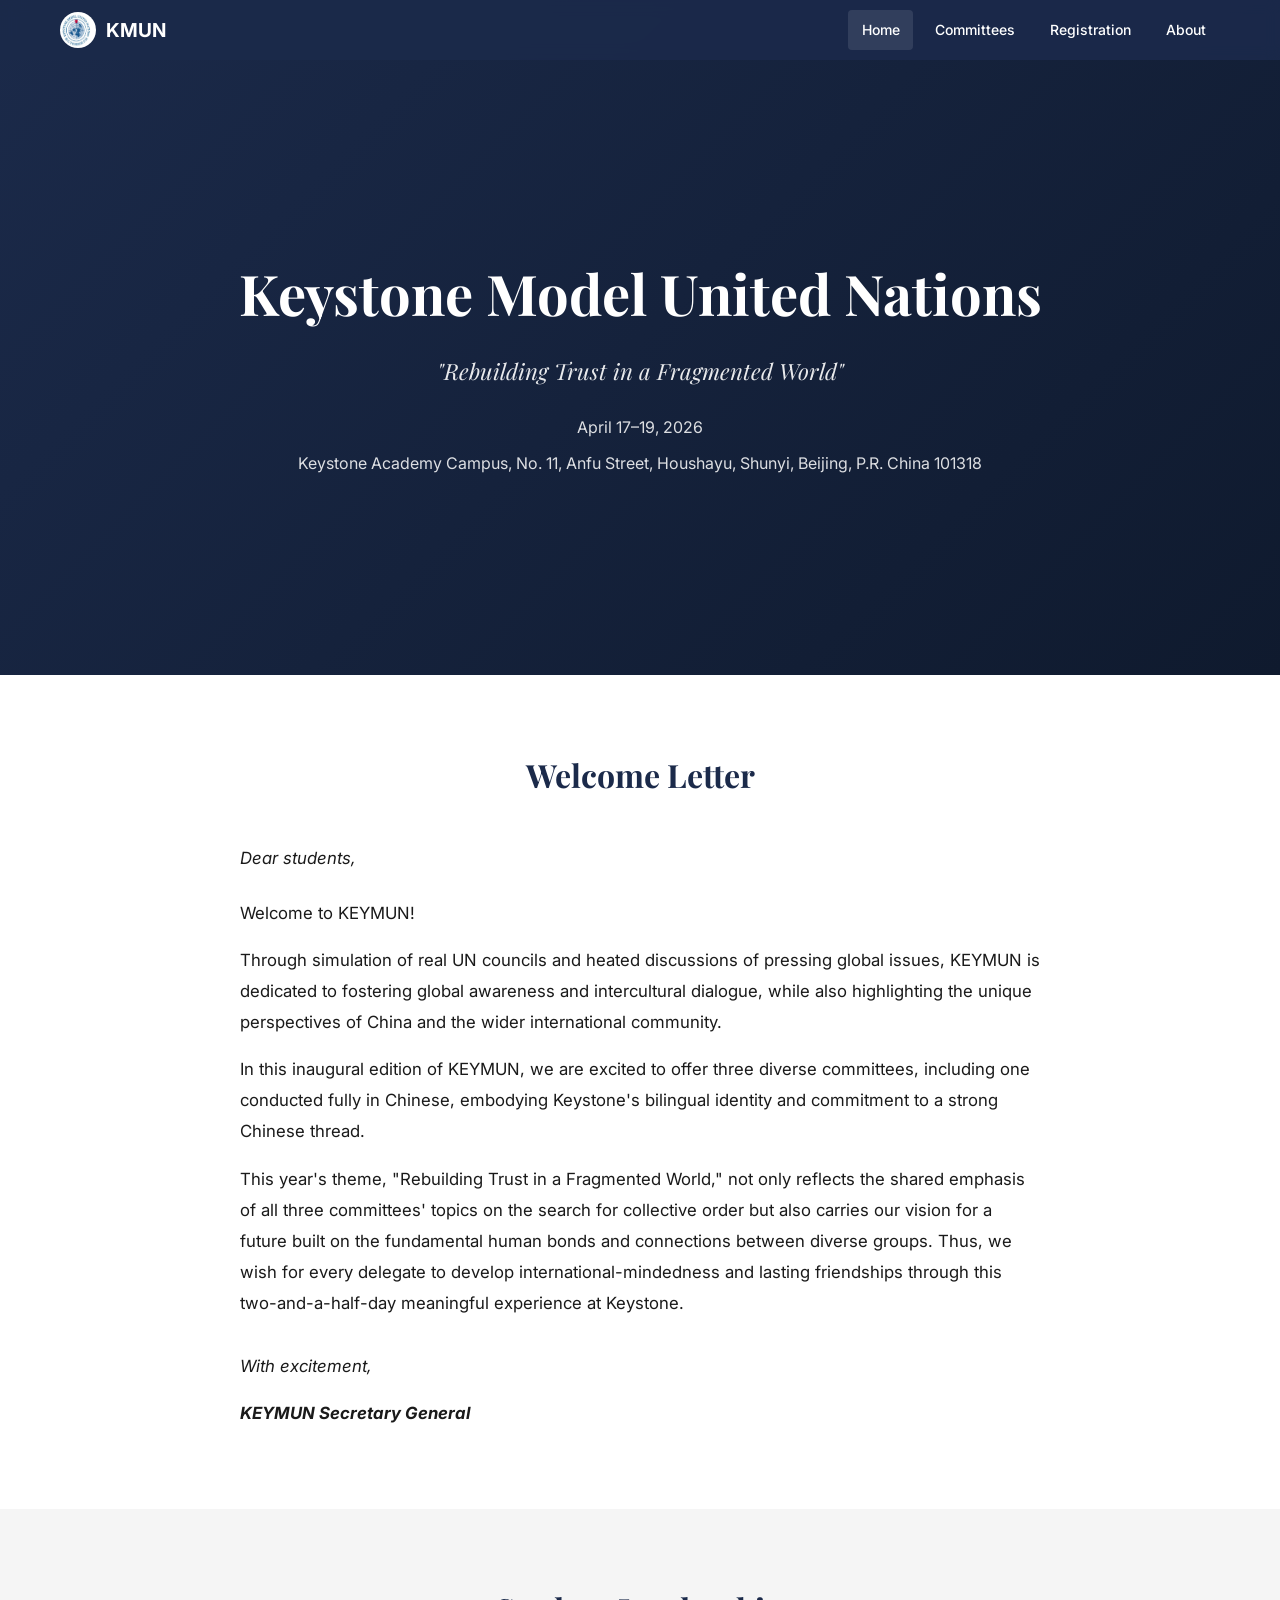
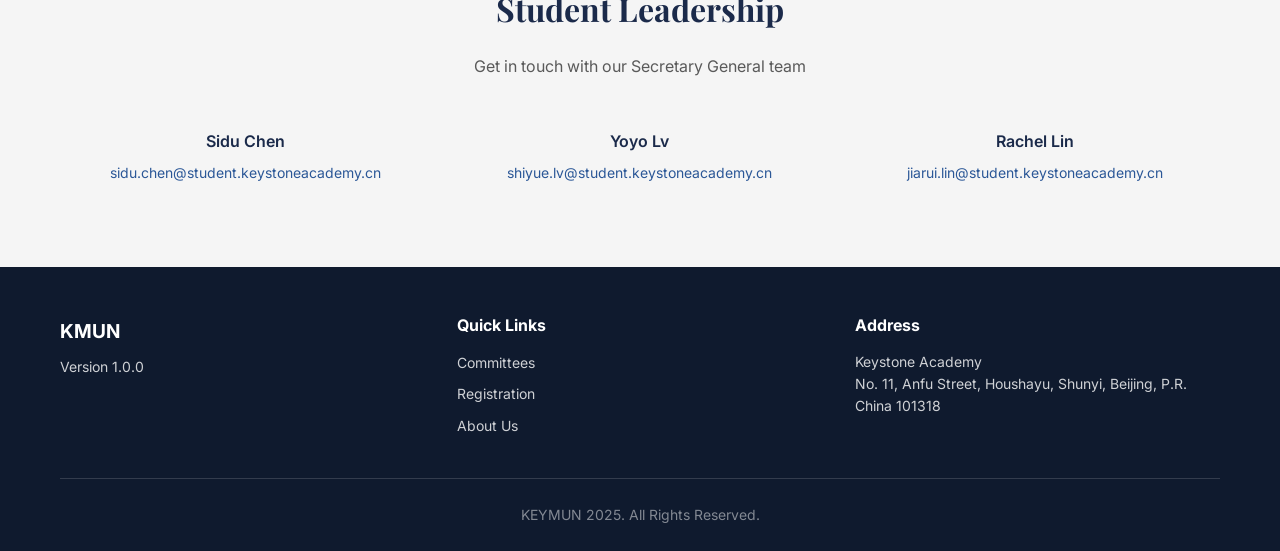
==== index.html @ 8ac54ffb "feat: build KEYMUN official website with all pages and assets Complete static website for Keystone M" ====
<!DOCTYPE html>
<html lang="en">
<head>
  <meta charset="UTF-8">
  <meta name="viewport" content="width=device-width, initial-scale=1.0">
  <meta name="description" content="Keystone Model United Nations (KEYMUN) 2026 — Rebuilding Trust in a Fragmented World. April 17-19, Keystone Academy, Beijing.">
  <title>KEYMUN | Keystone Model United Nations</title>
  <link rel="icon" href="assets/images/keymun_logo.png">
  <link rel="preconnect" href="https://fonts.googleapis.com">
  <link rel="preconnect" href="https://fonts.gstatic.com" crossorigin>
  <link href="https://fonts.googleapis.com/css2?family=Inter:wght@400;500;600;700&family=Playfair+Display:wght@700&display=swap" rel="stylesheet">
  <link rel="stylesheet" href="css/variables.css">
  <link rel="stylesheet" href="css/reset.css">
  <link rel="stylesheet" href="css/base.css">
  <link rel="stylesheet" href="css/layout.css">
  <link rel="stylesheet" href="css/components.css">
  <link rel="stylesheet" href="css/responsive.css">
</head>
<body>

  <!-- Navbar -->
  <header class="nav">
    <div class="container nav__inner">
      <a href="index.html" class="nav__logo">
        <img src="assets/images/keymun_logo.png" alt="KEYMUN Logo">
        KMUN
      </a>
      <button class="nav__toggle" id="navToggle" aria-label="Toggle navigation">
        <span></span><span></span><span></span>
      </button>
      <nav class="nav__links" id="navLinks">
        <a href="index.html" class="active">Home</a>
        <a href="committees.html">Committees</a>
        <a href="registration.html">Registration</a>
        <a href="about.html">About</a>
      </nav>
    </div>
  </header>

  <!-- Hero -->
  <section class="hero">
    <div class="container">
      <h1>Keystone Model United Nations</h1>
      <p class="hero__theme">"Rebuilding Trust in a Fragmented World"</p>
      <p class="hero__info">April 17–19, 2026</p>
      <p class="hero__info">Keystone Academy Campus, No. 11, Anfu Street, Houshayu, Shunyi, Beijing, P.R. China 101318</p>
    </div>
  </section>

  <!-- Welcome Letter -->
  <section class="section">
    <div class="container">
      <div class="section__header">
        <h2>Welcome Letter</h2>
      </div>
      <div class="letter">
        <p class="letter__salutation">Dear students,</p>
        <p>Welcome to KEYMUN!</p>
        <p>Through simulation of real UN councils and heated discussions of pressing global issues, KEYMUN is dedicated to fostering global awareness and intercultural dialogue, while also highlighting the unique perspectives of China and the wider international community.</p>
        <p>In this inaugural edition of KEYMUN, we are excited to offer three diverse committees, including one conducted fully in Chinese, embodying Keystone's bilingual identity and commitment to a strong Chinese thread.</p>
        <p>This year's theme, "Rebuilding Trust in a Fragmented World," not only reflects the shared emphasis of all three committees' topics on the search for collective order but also carries our vision for a future built on the fundamental human bonds and connections between diverse groups. Thus, we wish for every delegate to develop international-mindedness and lasting friendships through this two-and-a-half-day meaningful experience at Keystone.</p>
        <div class="letter__closing">
          <p>With excitement,</p>
          <p><strong>KEYMUN Secretary General</strong></p>
        </div>
      </div>
    </div>
  </section>

  <!-- Contact -->
  <section class="section section--gray">
    <div class="container">
      <div class="section__header">
        <h2>Student Leadership</h2>
        <p>Get in touch with our Secretary General team</p>
      </div>
      <div class="contact-list">
        <div class="contact-item">
          <p class="contact-item__name">Sidu Chen</p>
          <p class="contact-item__email"><a href="mailto:sidu.chen@student.keystoneacademy.cn">sidu.chen@student.keystoneacademy.cn</a></p>
        </div>
        <div class="contact-item">
          <p class="contact-item__name">Yoyo Lv</p>
          <p class="contact-item__email"><a href="mailto:shiyue.lv@student.keystoneacademy.cn">shiyue.lv@student.keystoneacademy.cn</a></p>
        </div>
        <div class="contact-item">
          <p class="contact-item__name">Rachel Lin</p>
          <p class="contact-item__email"><a href="mailto:jiarui.lin@student.keystoneacademy.cn">jiarui.lin@student.keystoneacademy.cn</a></p>
        </div>
      </div>
    </div>
  </section>

  <!-- Footer -->
  <footer class="footer">
    <div class="container">
      <div class="footer__inner">
        <div class="footer__brand">
          <p class="footer__logo">KMUN</p>
          <p>Version 1.0.0</p>
        </div>
        <div class="footer__links">
          <h4>Quick Links</h4>
          <a href="committees.html">Committees</a>
          <a href="registration.html">Registration</a>
          <a href="about.html">About Us</a>
        </div>
        <div class="footer__address">
          <h4>Address</h4>
          <p>Keystone Academy<br>No. 11, Anfu Street, Houshayu, Shunyi, Beijing, P.R. China 101318</p>
        </div>
      </div>
      <div class="footer__bottom">
        <p>KEYMUN 2025. All Rights Reserved.</p>
      </div>
    </div>
  </footer>

  <script src="js/main.js"></script>
</body>
</html>
---- css/variables.css ----
:root {
  /* Colors */
  --color-primary: #1B2A4A;
  --color-primary-light: #2B5797;
  --color-primary-dark: #0F1A2E;
  --color-accent: #9B2335;
  --color-white: #FFFFFF;
  --color-off-white: #F5F5F5;
  --color-gray-100: #EDEDED;
  --color-gray-300: #BCBCBC;
  --color-gray-600: #5A5A5A;
  --color-text: #1A1A1A;
  --color-text-light: #5A5A5A;

  /* Typography */
  --font-heading: 'Playfair Display', Georgia, 'Times New Roman', serif;
  --font-body: 'Inter', -apple-system, BlinkMacSystemFont, 'Segoe UI', sans-serif;

  --fs-hero: clamp(2.2rem, 5vw, 3.5rem);
  --fs-h1: clamp(1.8rem, 3.5vw, 2.75rem);
  --fs-h2: clamp(1.5rem, 2.5vw, 2rem);
  --fs-h3: clamp(1.15rem, 2vw, 1.35rem);
  --fs-body: 1rem;
  --fs-small: 0.875rem;

  --lh-body: 1.7;
  --lh-heading: 1.25;

  /* Spacing */
  --space-xs: 0.5rem;
  --space-sm: 1rem;
  --space-md: 1.5rem;
  --space-lg: 2rem;
  --space-xl: 3rem;
  --space-2xl: 5rem;

  /* Layout */
  --container-max: 1200px;
  --container-padding: 1.25rem;

  /* Misc */
  --radius-sm: 4px;
  --radius-md: 8px;
  --shadow-sm: 0 1px 3px rgba(0, 0, 0, 0.08);
  --shadow-md: 0 4px 16px rgba(0, 0, 0, 0.1);
  --shadow-lg: 0 8px 30px rgba(0, 0, 0, 0.12);
  --transition: 0.25s ease;
}
---- css/base.css ----
body {
  font-family: var(--font-body);
  font-size: var(--fs-body);
  line-height: var(--lh-body);
  color: var(--color-text);
  background-color: var(--color-white);
}

h1, h2, h3, h4 {
  font-family: var(--font-heading);
  line-height: var(--lh-heading);
  color: var(--color-primary);
}

h1 { font-size: var(--fs-h1); }
h2 { font-size: var(--fs-h2); margin-bottom: var(--space-md); }
h3 { font-size: var(--fs-h3); margin-bottom: var(--space-sm); }

p {
  margin-bottom: var(--space-sm);
}

p:last-child {
  margin-bottom: 0;
}

a:hover {
  opacity: 0.85;
}

.container {
  width: 100%;
  max-width: var(--container-max);
  margin: 0 auto;
  padding: 0 var(--container-padding);
}
---- css/layout.css ----
.section {
  padding: var(--space-2xl) 0;
}

.section--dark {
  background-color: var(--color-primary);
  color: var(--color-white);
}

.section--dark h2,
.section--dark h3 {
  color: var(--color-white);
}

.section--gray {
  background-color: var(--color-off-white);
}

.section__header {
  text-align: center;
  margin-bottom: var(--space-xl);
}

.section__header p {
  color: var(--color-text-light);
  max-width: 700px;
  margin: var(--space-sm) auto 0;
}

.grid {
  display: grid;
  gap: var(--space-lg);
}

.grid--2col {
  grid-template-columns: 1fr;
}

.grid--3col {
  grid-template-columns: 1fr;
}

/* Hero */
.hero {
  background: linear-gradient(135deg, var(--color-primary) 0%, var(--color-primary-dark) 100%);
  color: var(--color-white);
  text-align: center;
  padding: calc(var(--space-2xl) + 60px) 0 var(--space-2xl);
  min-height: 70vh;
  display: flex;
  align-items: center;
}

.hero h1 {
  font-size: var(--fs-hero);
  color: var(--color-white);
  margin-bottom: var(--space-md);
}

.hero__theme {
  font-size: clamp(1.1rem, 2vw, 1.4rem);
  font-style: italic;
  opacity: 0.9;
  margin-bottom: var(--space-md);
  font-family: var(--font-heading);
}

.hero__info {
  font-size: var(--fs-body);
  opacity: 0.85;
  margin-bottom: var(--space-xs);
}

/* Page Header (for inner pages) */
.page-header {
  background: linear-gradient(135deg, var(--color-primary) 0%, var(--color-primary-dark) 100%);
  color: var(--color-white);
  padding: calc(var(--space-xl) + 60px) 0 var(--space-xl);
}

.page-header h1 {
  color: var(--color-white);
  margin-bottom: var(--space-xs);
}

.page-header p {
  opacity: 0.85;
}
---- css/components.css ----
/* ===== NAVBAR ===== */
.nav {
  position: fixed;
  top: 0;
  left: 0;
  width: 100%;
  z-index: 1000;
  background: rgba(27, 42, 74, 0.95);
  backdrop-filter: blur(8px);
  transition: background var(--transition);
}

.nav__inner {
  display: flex;
  align-items: center;
  justify-content: space-between;
  height: 60px;
}

.nav__logo {
  display: flex;
  align-items: center;
  gap: 0.6rem;
  font-weight: 700;
  font-size: 1.2rem;
  color: var(--color-white);
}

.nav__logo img {
  height: 36px;
  width: 36px;
  border-radius: 50%;
}

.nav__links {
  display: none;
  flex-direction: column;
  position: absolute;
  top: 60px;
  left: 0;
  width: 100%;
  background: var(--color-primary);
  padding: var(--space-sm) 0;
}

.nav__links.open {
  display: flex;
}

.nav__links a {
  color: var(--color-white);
  padding: var(--space-sm) var(--container-padding);
  font-size: var(--fs-small);
  font-weight: 500;
  transition: background var(--transition);
}

.nav__links a:hover,
.nav__links a.active {
  background: rgba(255, 255, 255, 0.1);
}

.nav__toggle {
  display: flex;
  flex-direction: column;
  gap: 5px;
  padding: 4px;
}

.nav__toggle span {
  display: block;
  width: 22px;
  height: 2px;
  background: var(--color-white);
  border-radius: 2px;
  transition: var(--transition);
}

/* ===== BUTTONS ===== */
.btn {
  display: inline-block;
  padding: 0.7rem 1.8rem;
  border-radius: var(--radius-sm);
  font-weight: 600;
  font-size: var(--fs-small);
  transition: all var(--transition);
  cursor: pointer;
  text-align: center;
}

.btn--primary {
  background: var(--color-primary-light);
  color: var(--color-white);
}

.btn--primary:hover {
  background: var(--color-primary);
  opacity: 1;
}

.btn--outline {
  background: transparent;
  color: var(--color-primary);
  border: 1.5px solid var(--color-gray-300);
}

.btn--outline:hover {
  border-color: var(--color-primary);
  opacity: 1;
}

.btn--accent {
  background: var(--color-accent);
  color: var(--color-white);
}

.btn--accent:hover {
  opacity: 0.9;
}

/* ===== CARDS ===== */
.card {
  background: var(--color-white);
  border-radius: var(--radius-md);
  box-shadow: var(--shadow-md);
  padding: var(--space-lg);
  transition: transform var(--transition), box-shadow var(--transition);
}

.card:hover {
  transform: translateY(-2px);
  box-shadow: var(--shadow-lg);
}

.card__tag {
  display: inline-block;
  padding: 0.25rem 0.75rem;
  background: var(--color-off-white);
  border-radius: 999px;
  font-size: 0.8rem;
  color: var(--color-text-light);
  margin-bottom: var(--space-sm);
}

.card h3 {
  color: var(--color-primary);
}

.card p {
  color: var(--color-text-light);
  font-size: var(--fs-small);
}

.card__actions {
  display: flex;
  gap: var(--space-sm);
  margin-top: var(--space-md);
  flex-wrap: wrap;
}

/* ===== WELCOME LETTER ===== */
.letter {
  max-width: 800px;
  margin: 0 auto;
  font-size: 1.05rem;
  line-height: 1.85;
}

.letter__salutation {
  font-style: italic;
  margin-bottom: var(--space-md);
}

.letter__closing {
  margin-top: var(--space-lg);
  font-style: italic;
}

/* ===== CONTACT LIST ===== */
.contact-list {
  display: grid;
  grid-template-columns: 1fr;
  gap: var(--space-md);
  margin-top: var(--space-lg);
}

.contact-item {
  text-align: center;
}

.contact-item__name {
  font-weight: 600;
  color: var(--color-primary);
  margin-bottom: 0.25rem;
}

.contact-item__email a {
  color: var(--color-primary-light);
  font-size: var(--fs-small);
  word-break: break-all;
}

.contact-item__email a:hover {
  text-decoration: underline;
  opacity: 1;
}

/* ===== COMMITTEE DETAIL ===== */
.committee-info {
  display: grid;
  grid-template-columns: 1fr;
  gap: var(--space-sm);
  margin-bottom: var(--space-lg);
  padding: var(--space-md);
  background: var(--color-off-white);
  border-radius: var(--radius-md);
}

.committee-info dt {
  font-weight: 600;
  color: var(--color-primary);
  font-size: var(--fs-small);
  text-transform: uppercase;
  letter-spacing: 0.05em;
}

.committee-info dd {
  margin-bottom: var(--space-sm);
}

.committee-info dd:last-child {
  margin-bottom: 0;
}

.pdf-embed {
  width: 100%;
  height: 80vh;
  min-height: 500px;
  border: 1px solid var(--color-gray-100);
  border-radius: var(--radius-md);
}

.pdf-fallback {
  margin-top: var(--space-sm);
  font-size: var(--fs-small);
  color: var(--color-text-light);
}

.pdf-fallback a {
  color: var(--color-primary-light);
  font-weight: 600;
}

.pdf-fallback a:hover {
  text-decoration: underline;
  opacity: 1;
}

/* ===== FOOTER ===== */
.footer {
  background: var(--color-primary-dark);
  color: rgba(255, 255, 255, 0.8);
  padding: var(--space-xl) 0 var(--space-md);
}

.footer__inner {
  display: grid;
  grid-template-columns: 1fr;
  gap: var(--space-lg);
  padding-bottom: var(--space-lg);
  border-bottom: 1px solid rgba(255, 255, 255, 0.15);
}

.footer__brand {
  font-size: var(--fs-small);
}

.footer__logo {
  font-weight: 700;
  font-size: 1.2rem;
  color: var(--color-white);
  margin-bottom: var(--space-xs);
}

.footer h4 {
  color: var(--color-white);
  font-family: var(--font-body);
  font-size: var(--fs-body);
  margin-bottom: var(--space-sm);
}

.footer__links a {
  display: block;
  margin-bottom: var(--space-xs);
  font-size: var(--fs-small);
  transition: color var(--transition);
}

.footer__links a:hover {
  color: var(--color-white);
  opacity: 1;
}

.footer__address p {
  font-size: var(--fs-small);
  line-height: 1.6;
}

.footer__bottom {
  text-align: center;
  padding-top: var(--space-md);
  font-size: var(--fs-small);
  opacity: 0.6;
}

/* ===== TOAST ===== */
.toast {
  position: fixed;
  bottom: 2rem;
  left: 50%;
  transform: translateX(-50%) translateY(100px);
  background: var(--color-primary);
  color: var(--color-white);
  padding: 0.75rem 1.5rem;
  border-radius: var(--radius-md);
  font-size: var(--fs-small);
  opacity: 0;
  transition: all 0.3s ease;
  z-index: 9999;
  pointer-events: none;
}

.toast.show {
  opacity: 1;
  transform: translateX(-50%) translateY(0);
}
---- css/responsive.css ----
/* Tablet: 768px+ */
@media (min-width: 768px) {
  .nav__links {
    display: flex;
    flex-direction: row;
    position: static;
    width: auto;
    background: none;
    padding: 0;
    gap: var(--space-xs);
  }

  .nav__links a {
    padding: 0.5rem 0.85rem;
    border-radius: var(--radius-sm);
  }

  .nav__toggle {
    display: none;
  }

  .grid--2col {
    grid-template-columns: repeat(2, 1fr);
  }

  .grid--3col {
    grid-template-columns: repeat(2, 1fr);
  }

  .contact-list {
    grid-template-columns: repeat(3, 1fr);
  }

  .committee-info {
    grid-template-columns: repeat(2, 1fr);
  }

  .footer__inner {
    grid-template-columns: repeat(3, 1fr);
  }
}

/* Desktop: 1024px+ */
@media (min-width: 1024px) {
  .grid--3col {
    grid-template-columns: repeat(3, 1fr);
  }

  .section {
    padding: var(--space-2xl) 0;
  }

  .hero {
    min-height: 75vh;
  }
}
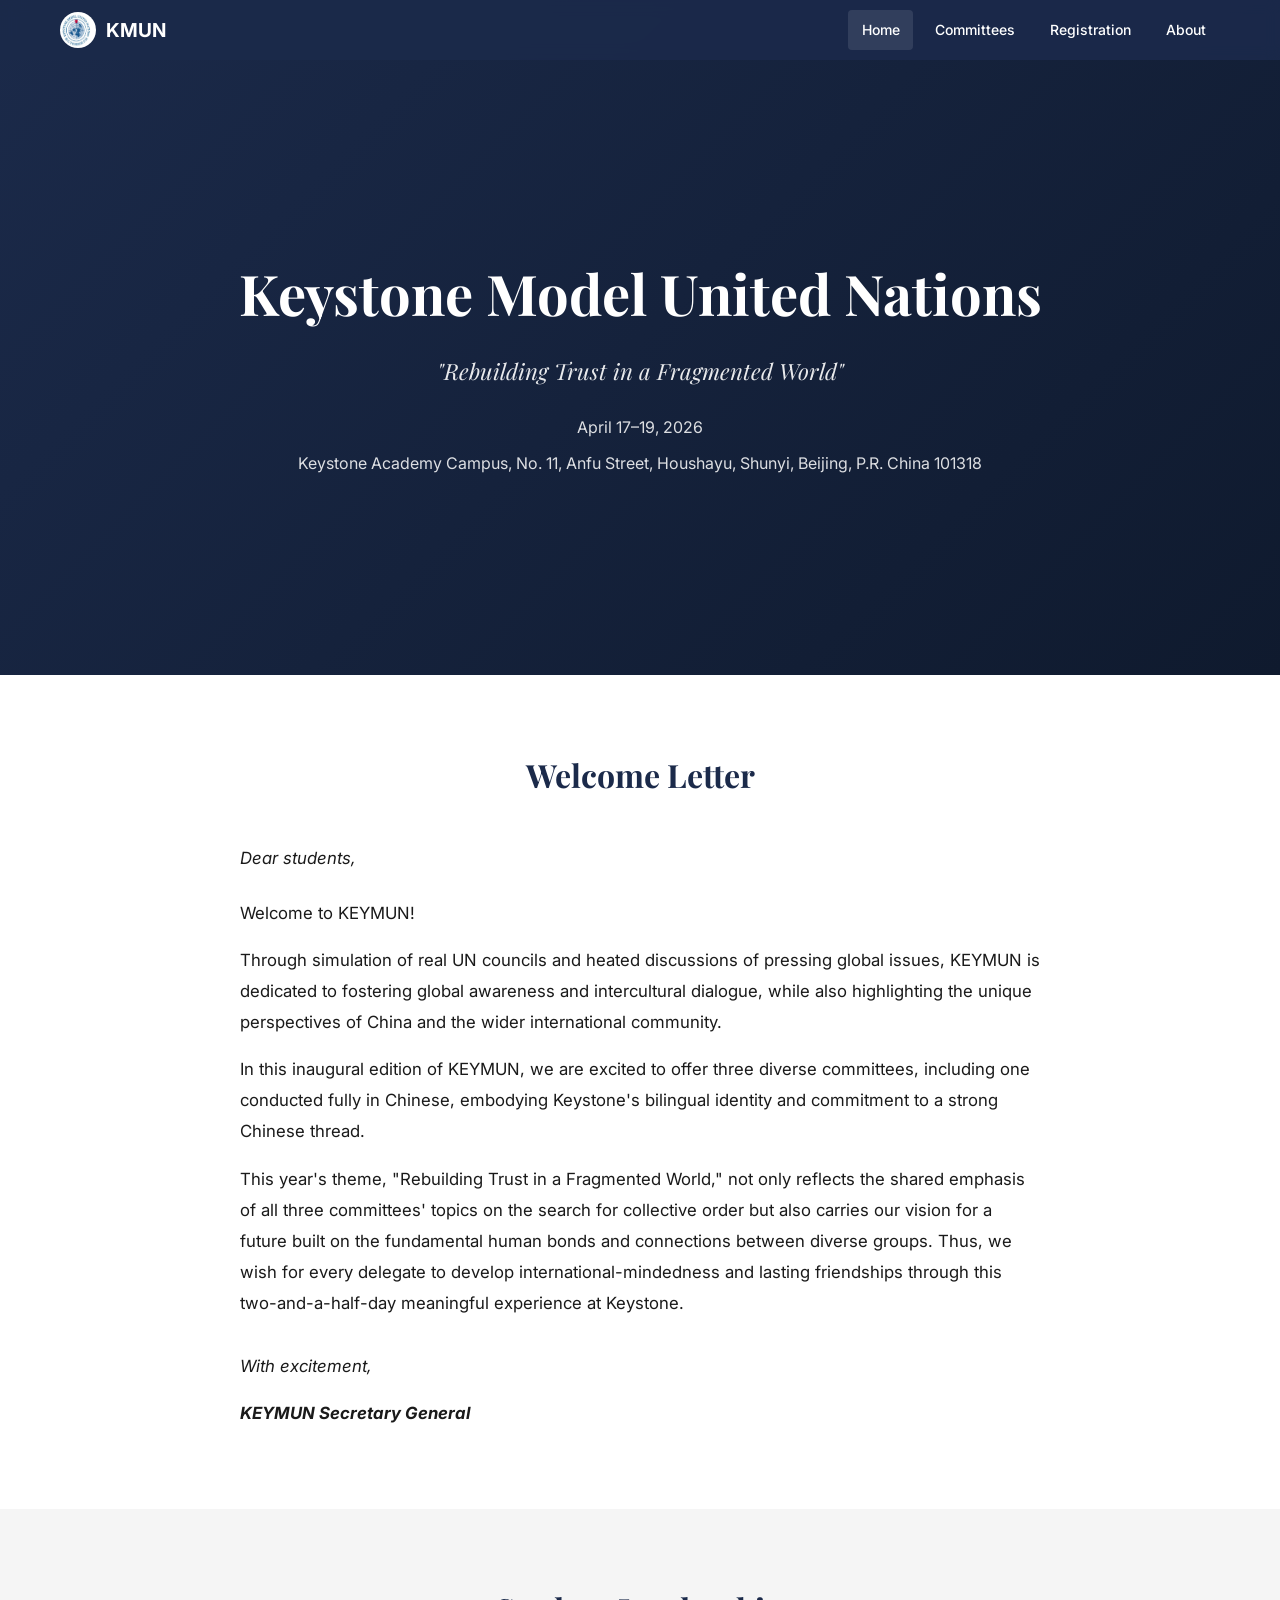
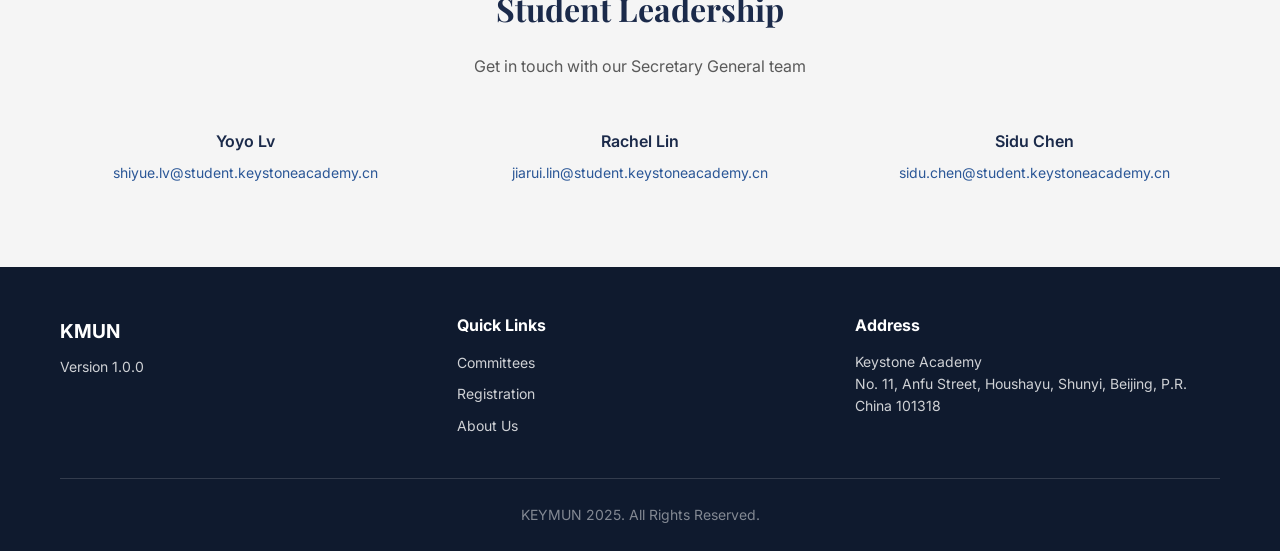
==== commit eb93485a: "update" ====
--- a/index.html
+++ b/index.html
@@ -76,16 +76,16 @@
       </div>
       <div class="contact-list">
         <div class="contact-item">
-          <p class="contact-item__name">Sidu Chen</p>
-          <p class="contact-item__email"><a href="mailto:sidu.chen@student.keystoneacademy.cn">sidu.chen@student.keystoneacademy.cn</a></p>
-        </div>
-        <div class="contact-item">
           <p class="contact-item__name">Yoyo Lv</p>
           <p class="contact-item__email"><a href="mailto:shiyue.lv@student.keystoneacademy.cn">shiyue.lv@student.keystoneacademy.cn</a></p>
         </div>
         <div class="contact-item">
           <p class="contact-item__name">Rachel Lin</p>
           <p class="contact-item__email"><a href="mailto:jiarui.lin@student.keystoneacademy.cn">jiarui.lin@student.keystoneacademy.cn</a></p>
+        </div>
+        <div class="contact-item">
+          <p class="contact-item__name">Sidu Chen</p>
+          <p class="contact-item__email"><a href="mailto:sidu.chen@student.keystoneacademy.cn">sidu.chen@student.keystoneacademy.cn</a></p>
         </div>
       </div>
     </div>
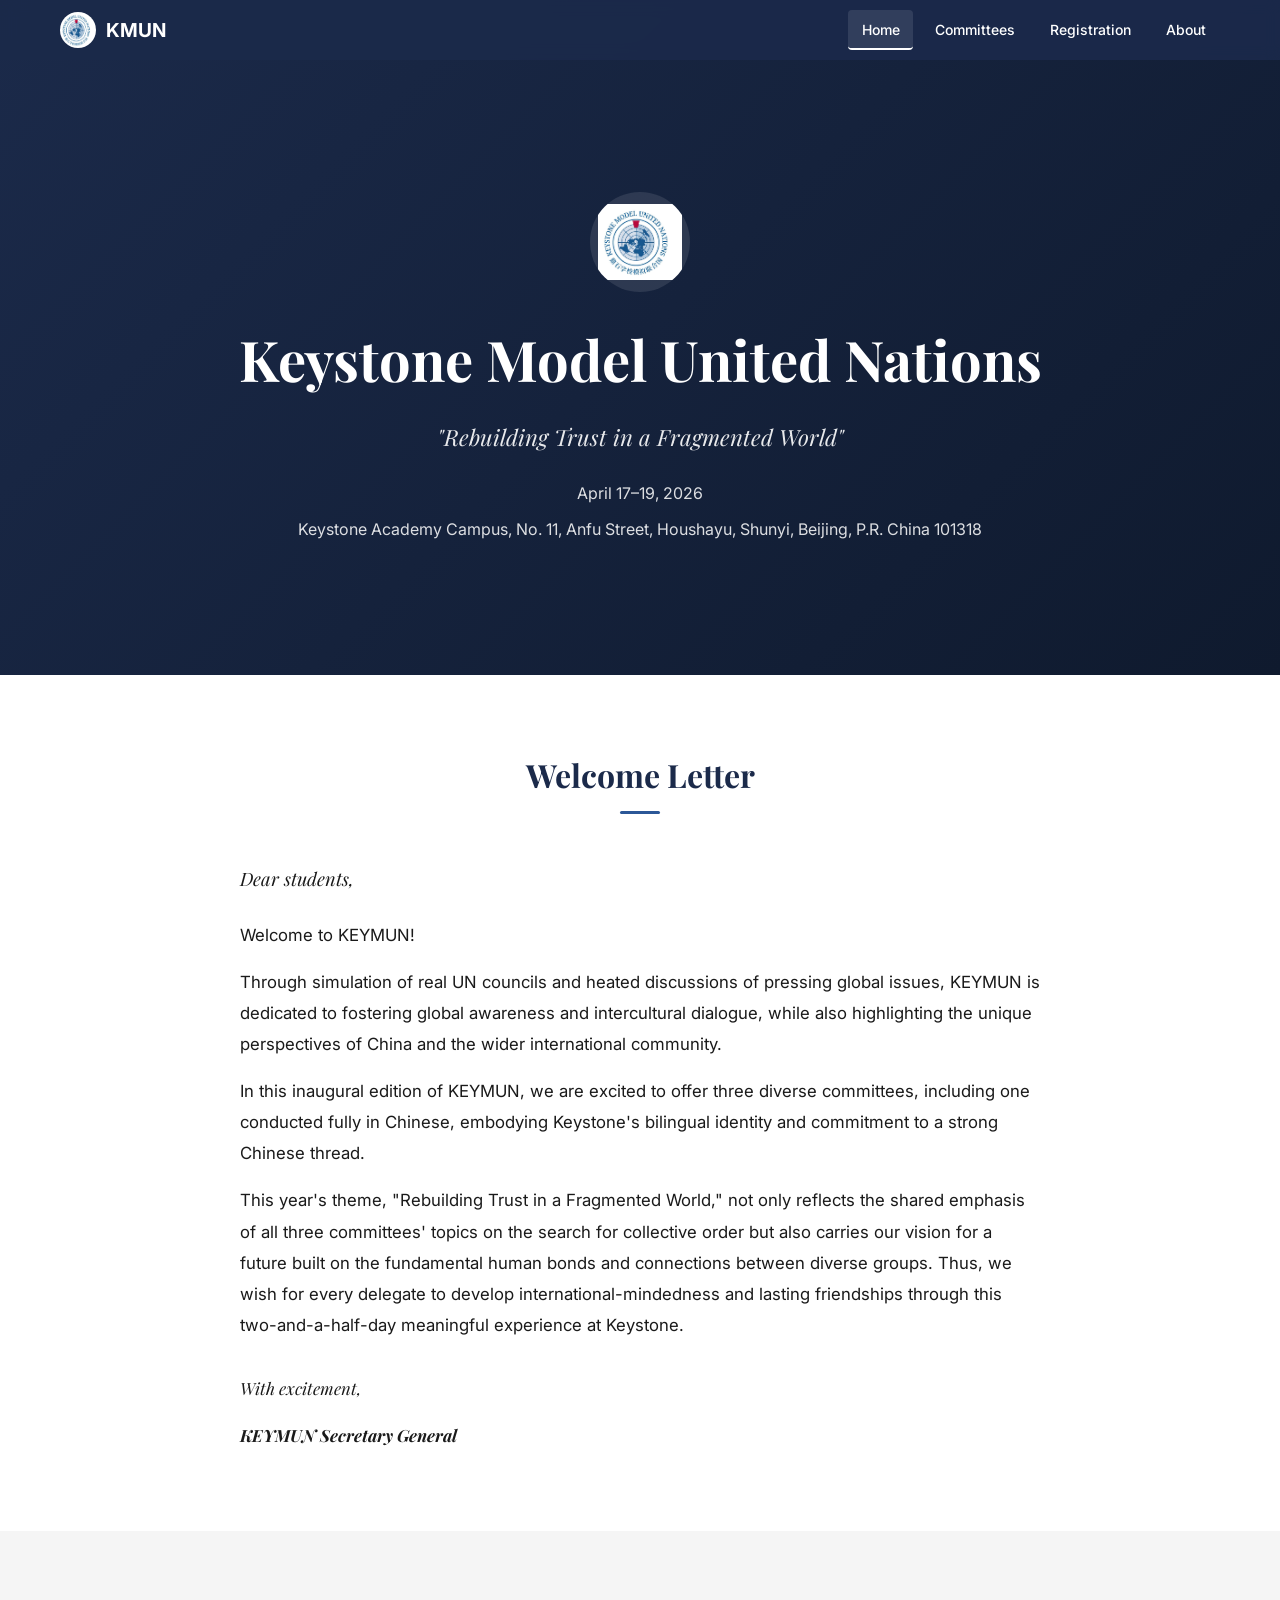
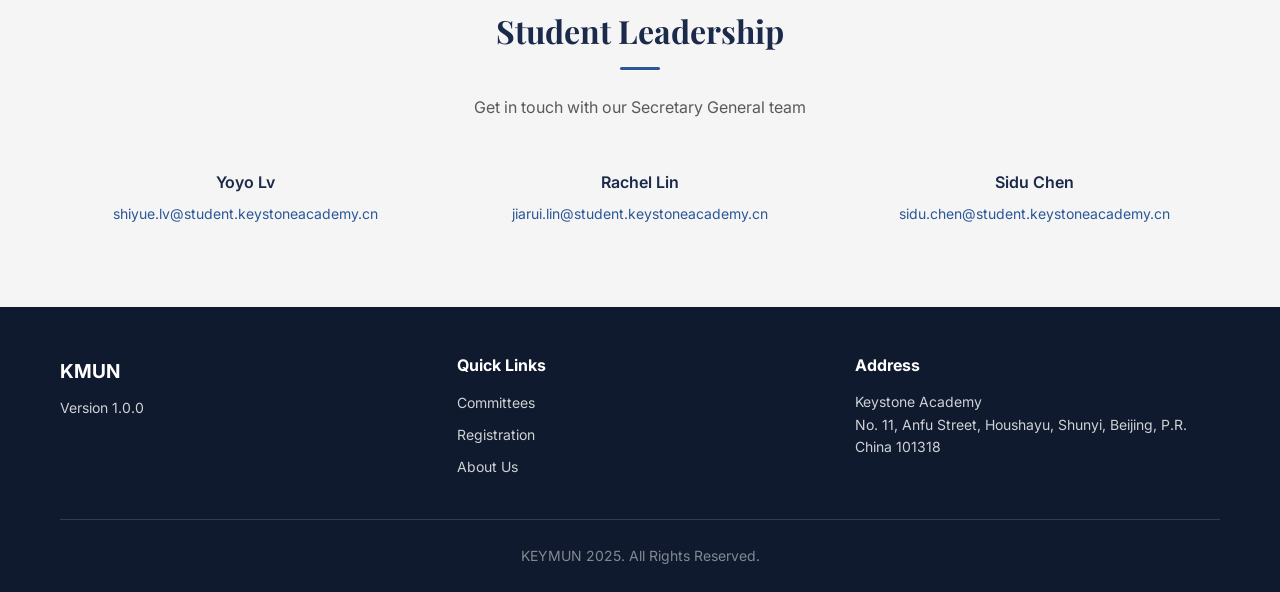
==== commit f7843b83: "style: improve typography, consistency, and visual polish across all pages - Add nav active state un" ====
--- a/index.html
+++ b/index.html
@@ -40,6 +40,9 @@
   <!-- Hero -->
   <section class="hero">
     <div class="container">
+      <div class="hero__logo">
+        <img src="assets/images/keymun_logo.png" alt="KEYMUN Logo">
+      </div>
       <h1>Keystone Model United Nations</h1>
       <p class="hero__theme">"Rebuilding Trust in a Fragmented World"</p>
       <p class="hero__info">April 17–19, 2026</p>
--- a/css/variables.css
+++ b/css/variables.css
@@ -40,6 +40,7 @@
 
   /* Misc */
   --radius-sm: 4px;
+  --radius-btn: 6px;
   --radius-md: 8px;
   --shadow-sm: 0 1px 3px rgba(0, 0, 0, 0.08);
   --shadow-md: 0 4px 16px rgba(0, 0, 0, 0.1);
--- a/css/layout.css
+++ b/css/layout.css
@@ -19,6 +19,25 @@
 .section__header {
   text-align: center;
   margin-bottom: var(--space-xl);
+}
+
+.section__header h2::after {
+  content: '';
+  display: block;
+  width: 40px;
+  height: 3px;
+  background: var(--color-primary-light);
+  margin: var(--space-sm) auto 0;
+  border-radius: 2px;
+}
+
+.section--dark .section__header h2::after,
+.section--gray .section__header h2::after {
+  background: var(--color-white);
+}
+
+.section--gray .section__header h2::after {
+  background: var(--color-primary-light);
 }
 
 .section__header p {
@@ -49,6 +68,22 @@
   min-height: 70vh;
   display: flex;
   align-items: center;
+}
+
+.hero__logo {
+  width: 100px;
+  height: 100px;
+  margin: 0 auto var(--space-lg);
+  border-radius: 50%;
+  overflow: hidden;
+  background: rgba(255, 255, 255, 0.1);
+  padding: 8px;
+}
+
+.hero__logo img {
+  width: 100%;
+  height: 100%;
+  object-fit: contain;
 }
 
 .hero h1 {
--- a/css/components.css
+++ b/css/components.css
@@ -55,9 +55,14 @@
   transition: background var(--transition);
 }
 
-.nav__links a:hover,
+.nav__links a:hover {
+  background: rgba(255, 255, 255, 0.1);
+}
+
 .nav__links a.active {
   background: rgba(255, 255, 255, 0.1);
+  border-bottom: 2px solid var(--color-white);
+  padding-bottom: calc(0.5rem - 2px);
 }
 
 .nav__toggle {
@@ -80,7 +85,7 @@
 .btn {
   display: inline-block;
   padding: 0.7rem 1.8rem;
-  border-radius: var(--radius-sm);
+  border-radius: var(--radius-btn);
   font-weight: 600;
   font-size: var(--fs-small);
   transition: all var(--transition);
@@ -151,6 +156,10 @@
   font-size: var(--fs-small);
 }
 
+.card p strong {
+  color: var(--color-text);
+}
+
 .card__actions {
   display: flex;
   gap: var(--space-sm);
@@ -167,12 +176,15 @@
 }
 
 .letter__salutation {
+  font-family: var(--font-heading);
   font-style: italic;
+  font-size: 1.15rem;
   margin-bottom: var(--space-md);
 }
 
 .letter__closing {
   margin-top: var(--space-lg);
+  font-family: var(--font-heading);
   font-style: italic;
 }
 
@@ -334,3 +346,26 @@
   opacity: 1;
   transform: translateX(-50%) translateY(0);
 }
+
+/* ===== ABOUT CONTENT ===== */
+.about-content {
+  max-width: 800px;
+}
+
+/* ===== UTILITY ===== */
+.card--centered {
+  text-align: center;
+}
+
+.card__email {
+  color: var(--color-primary-light);
+}
+
+.card__email:hover {
+  text-decoration: underline;
+  opacity: 1;
+}
+
+.mt-xl {
+  margin-top: var(--space-xl);
+}
